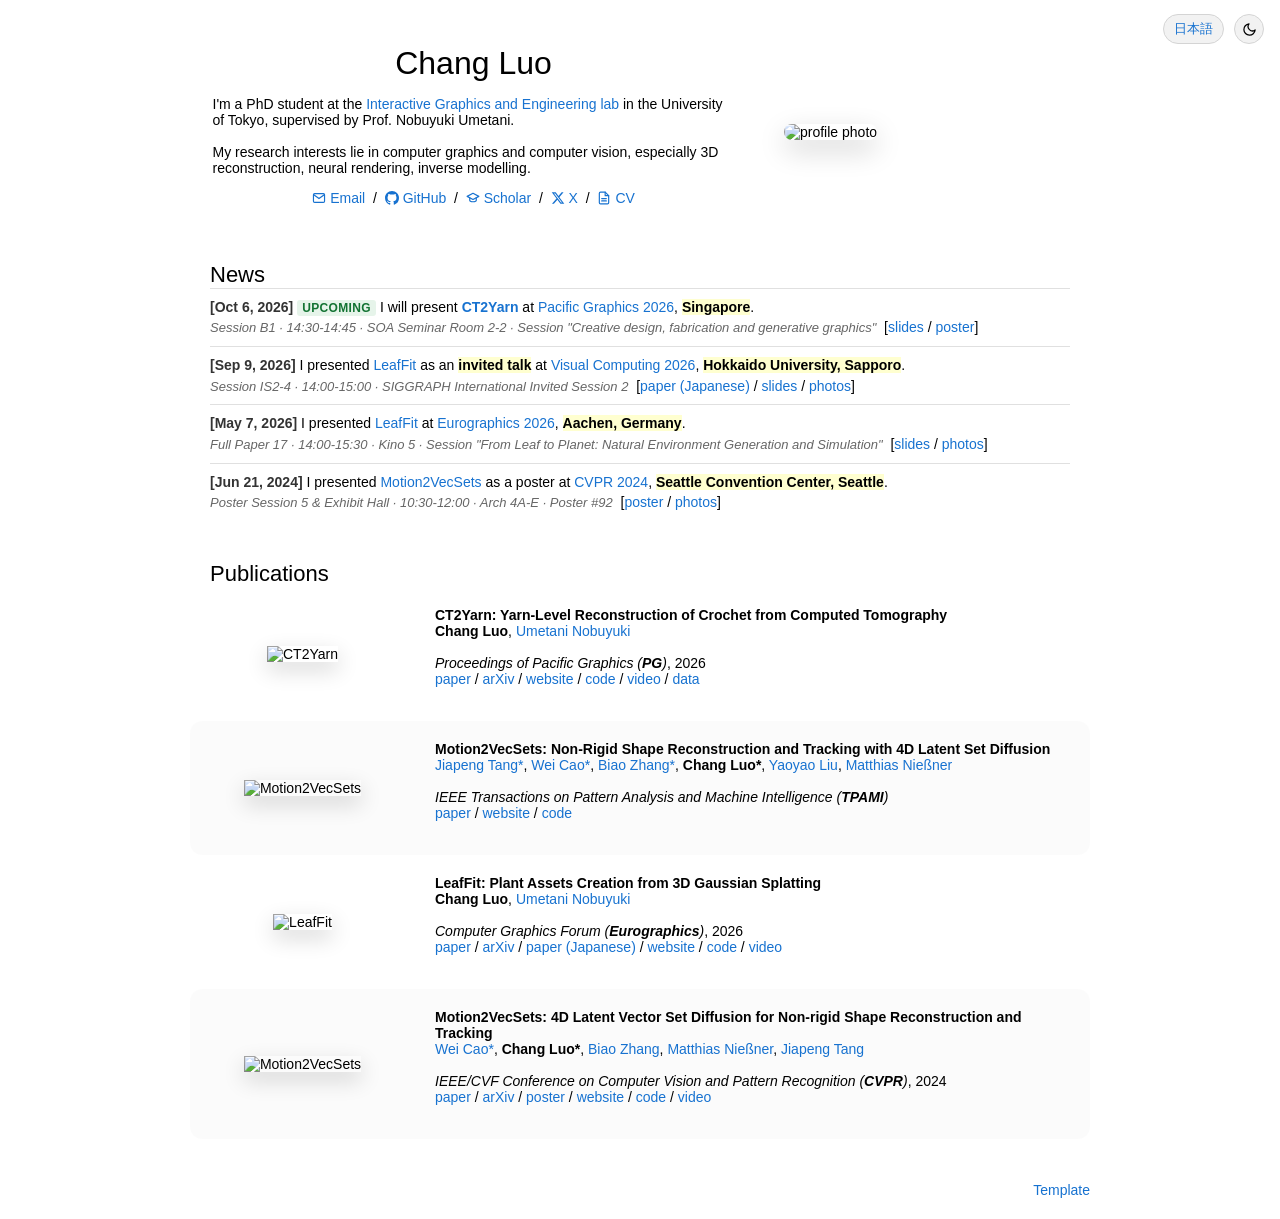
==== index.html @ fb90d63b "News: hover previews for slide and poster links; keep them off the publication card" ====
<!DOCTYPE HTML>
<html lang="en"><head><meta http-equiv="Content-Type" content="text/html; charset=UTF-8">

<title>Chang Luo's Homepage</title>

<meta name="author" content="Chang Luo">
<meta name="viewport" content="width=device-width, initial-scale=1">
<link rel="stylesheet" type="text/css" href="stylesheet.css?v=20260927h">
<script src="lang.js?v=20260927"></script>
<script src="theme.js"></script>
<script src="gallery.js?v=20260927hb"></script>
</head>

<body>

<div class="topbar">
<a class="lang-switch" href="index-ja.html" hreflang="ja" lang="ja">日本語</a>
<button class="theme-toggle" type="button" aria-label="Toggle dark mode" title="Toggle dark mode">
<svg class="icon-moon" width="15" height="15" viewBox="0 0 24 24" fill="none" stroke="currentColor" stroke-width="2" stroke-linecap="round" stroke-linejoin="round" aria-hidden="true"><path d="M21 12.79A9 9 0 1 1 11.21 3 7 7 0 0 0 21 12.79z"></path></svg>
<svg class="icon-sun" width="15" height="15" viewBox="0 0 24 24" fill="none" stroke="currentColor" stroke-width="2" stroke-linecap="round" stroke-linejoin="round" aria-hidden="true"><circle cx="12" cy="12" r="4.2"></circle><path d="M12 1.6v2.6M12 19.8v2.6M4.2 4.2l1.9 1.9M17.9 17.9l1.9 1.9M1.6 12h2.6M19.8 12h2.6M4.2 19.8l1.9-1.9M17.9 6.1l1.9-1.9"></path></svg>
</button>
</div>
<table style="width:100%;max-width:900px;border:0px;border-spacing:0px;border-collapse:separate;margin-right:auto;margin-left:auto;"><tbody>
<tr style="padding:0px">
<td style="padding:0px">
<table style="width:100%;border:0px;border-spacing:0px;border-collapse:separate;margin-right:auto;margin-left:auto;"><tbody>
<tr style="padding:0px">
<td style="padding:2.5%;width:63%;vertical-align:middle">
<p style="text-align:center">
<name>Chang Luo</name>
</p>
<p>
I'm a PhD student at the <a href="https://cgenglab.github.io">Interactive Graphics and Engineering lab</a> in the University of Tokyo, supervised by 
Prof. Nobuyuki Umetani. 
<br>
<br>
My research interests lie in computer graphics and computer vision, especially 3D reconstruction, 
neural rendering, inverse modelling.



</p>

<p style="text-align:center">
<a href="mailto:chang.luo.ut@gmail.com"><svg class="link-icon" width="14" height="14" viewBox="0 0 24 24" fill="none" stroke="currentColor" stroke-width="2" stroke-linecap="round" stroke-linejoin="round" aria-hidden="true"><rect x="2.5" y="4.5" width="19" height="15" rx="2"></rect><path d="M3 6.5l9 6.5 9-6.5"></path></svg>Email</a> &nbsp/&nbsp
<a href="https://github.com/chang9luo"><svg class="link-icon" width="14" height="14" viewBox="0 0 16 16" fill="currentColor" aria-hidden="true"><path d="M8 0C3.58 0 0 3.58 0 8c0 3.54 2.29 6.53 5.47 7.59.4.07.55-.17.55-.38 0-.19-.01-.82-.01-1.49-2.01.37-2.53-.49-2.69-.94-.09-.23-.48-.94-.82-1.13-.28-.15-.68-.52-.01-.53.63-.01 1.08.58 1.23.82.72 1.21 1.87.87 2.33.66.07-.52.28-.87.51-1.07-1.78-.2-3.64-.89-3.64-3.95 0-.87.31-1.59.82-2.15-.08-.2-.36-1.02.08-2.12 0 0 .67-.21 2.2.82.64-.18 1.32-.27 2-.27.68 0 1.36.09 2 .27 1.53-1.04 2.2-.82 2.2-.82.44 1.1.16 1.92.08 2.12.51.56.82 1.27.82 2.15 0 3.07-1.87 3.75-3.65 3.95.29.25.54.73.54 1.48 0 1.07-.01 1.93-.01 2.2 0 .21.15.46.55.38A8.012 8.012 0 0 0 16 8c0-4.42-3.58-8-8-8z"></path></svg>GitHub</a> &nbsp/&nbsp
<a href="https://scholar.google.com/citations?hl=en&user=fNSUT5gAAAAJ"><svg class="link-icon" width="14" height="14" viewBox="0 0 24 24" fill="none" stroke="currentColor" stroke-width="2" stroke-linecap="round" stroke-linejoin="round" aria-hidden="true"><path d="M12 4L2 9.2l10 5.2 10-5.2L12 4z"></path><path d="M6.4 11.6v4.1c0 1.5 2.5 2.7 5.6 2.7s5.6-1.2 5.6-2.7v-4.1"></path></svg>Scholar</a> &nbsp/&nbsp
<a href="https://x.com/chang9luo"><svg class="link-icon" width="14" height="14" viewBox="0 0 24 24" fill="currentColor" aria-hidden="true"><path d="M18.244 2.25h3.308l-7.227 8.26 8.502 11.24H16.17l-5.214-6.817L4.99 21.75H1.68l7.73-8.835L1.254 2.25H8.08l4.713 6.231zm-1.161 17.52h1.833L7.084 4.126H5.117z"></path></svg>X</a> &nbsp/&nbsp
<a href="data/CV.pdf"><svg class="link-icon" width="14" height="14" viewBox="0 0 24 24" fill="none" stroke="currentColor" stroke-width="2" stroke-linecap="round" stroke-linejoin="round" aria-hidden="true"><path d="M14 2H6a2 2 0 0 0-2 2v16a2 2 0 0 0 2 2h12a2 2 0 0 0 2-2V8z"></path><polyline points="14 2 14 8 20 8"></polyline><line x1="16" y1="13" x2="8" y2="13"></line><line x1="16" y1="17" x2="8" y2="17"></line></svg>CV</a>
</p>
</td>
<td style="padding:3%;width:40%;max-width:40%">
<p></p>
<img style="width:78%;max-width:78%" alt="profile photo" src="images/2.jpg" class="hoverZoomLink profile-photo"></a>
</td>
</tr>
</tbody>
</table>


<table style="width:100%;border:0px;border-spacing:0px;border-collapse:separate;margin-right:auto;margin-left:auto"><tbody>
<tr>
<td class="news" style="padding:20px;width:100%;vertical-align:middle;overflow:auto">
<heading>News</heading>
<br>
<div class="news-item">
<span class="news-date">[Oct 6, 2026]</span> <span class="news-upcoming">upcoming</span> I will present <a href="https://pacificgraphics2026.github.io/full-program.html#oral-paper1149"><b>CT2Yarn</b></a> at <a href="https://pacificgraphics2026.github.io/">Pacific Graphics 2026</a>, <span class="highlight"><b>Singapore</b></span>.<br>
<span class="news-meta">Session B1 &middot; 14:30-14:45 &middot; SOA Seminar Room 2-2 &middot; Session "Creative design, fabrication and generative graphics"</span> &nbsp;[<a href="data/PG2026_CT2Yarn_slides.pdf" class="pdf-link" data-preview="previews/PG2026_CT2Yarn_slides.png" target="_blank" rel="noopener">slides</a> / <a href="data/PG2026_CT2Yarn_poster.pdf" class="pdf-link" data-preview="previews/PG2026_CT2Yarn_poster.png" target="_blank" rel="noopener">poster</a>]
</div>
<div class="news-item">
<span class="news-date">[Sep 9, 2026]</span> I presented <a href="https://visualcomputing.jp/vc2026/program/oral/#invited_02">LeafFit</a> as an <span class="highlight"><b>invited talk</b></span> at <a href="https://visualcomputing.jp/vc2026/">Visual Computing 2026</a>, <span class="highlight"><b>Hokkaido University, Sapporo</b></span>.<br>
<span class="news-meta">Session IS2-4 &middot; 14:00-15:00 &middot; SIGGRAPH International Invited Session 2</span> &nbsp;[<a href="data/VC26_LeafFit_ja.pdf">paper (Japanese)</a> / <!-- TODO: replace "#" with the slides URL --><a href="data/EG_2026_Presentation_VC2026_jp.pdf" class="pdf-link" data-preview="previews/VC2026_LeafFit_slides.png" target="_blank" rel="noopener">slides</a> / <a href="#" class="photo-link" data-photos="photos/VC2026_2026-09-09_1.jpg,photos/VC2026_2026-09-09_2.jpg">photos</a>]
</div>
<div class="news-item">
<span class="news-date">[May 7, 2026]</span> I presented <a href="https://eg2026.github.io/program/?type=Full+Paper#full-program-item-full-paper-thursday-1400-1530-full-paper-17">LeafFit</a> at <a href="https://eg2026.github.io/">Eurographics 2026</a>, <span class="highlight"><b>Aachen, Germany</b></span>.<br>
<span class="news-meta">Full Paper 17 &middot; 14:00-15:30 &middot; Kino 5 &middot; Session "From Leaf to Planet: Natural Environment Generation and Simulation"</span> &nbsp;[<a href="data/EG_2026_LeafFit_slides.pdf" class="pdf-link" data-preview="previews/EG2026_LeafFit_slides.png" target="_blank" rel="noopener">slides</a> / <a href="#" class="photo-link" data-photos="photos/EG2026_2026-05-07_1.jpg">photos</a>]
</div>
<div class="news-item">
<span class="news-date">[Jun 21, 2024]</span> I presented <a href="https://cvpr.thecvf.com/virtual/2024/poster/30837">Motion2VecSets</a> as a poster at <a href="https://cvpr.thecvf.com/virtual/2024/session/32087#:~:text=Motion2VecSets%3A%204D%20Latent%20Vector%20Set%20Diffusion">CVPR 2024</a>, <span class="highlight"><b>Seattle Convention Center, Seattle</b></span>.<br>
<span class="news-meta">Poster Session 5 &amp; Exhibit Hall &middot; 10:30-12:00 &middot; Arch 4A-E &middot; Poster #92</span> &nbsp;[<a href="https://cvpr.thecvf.com/media/PosterPDFs/CVPR%202024/30837.png?t=1717016010.791232" class="pdf-link" data-preview="previews/CVPR2024_M2V_poster.png" target="_blank" rel="noopener">poster</a> / <a href="#" class="photo-link" data-photos="photos/CVPR2024_2024-06-21_1.jpg">photos</a>]
</div>
</td>
</tr>
</tbody></table>



<table style="width:100%;border:0px;border-spacing:0px;border-collapse:separate;margin-right:auto;margin-left:auto;"><tbody>
<tr>
<td style="padding:20px 20px 0px 20px;width:100%;vertical-align:middle">
<heading>Publications </heading>
</td>
</tr>
</tbody></table><table style="width:100%;border:0px;border-spacing:0px;border-collapse:separate;margin-right:auto;margin-left:auto;"><tbody>

<!-- PUBLICATIONS:START (generated from publications.toml by scripts/build_publications.py; do not edit by hand) -->
<tr>
<td style="padding:20px;width:25%;vertical-align:middle;text-align:center;">
<img src="images/ct2yarn.gif" width="190" alt="CT2Yarn" class="paper-thumb">
</td>
<td style="padding:20px;width:75%;vertical-align:middle">
<papertitle>CT2Yarn: Yarn-Level Reconstruction of Crochet from Computed Tomography</papertitle>
<br>
<strong>Chang Luo</strong>, <a href="https://cgenglab.github.io/en/authors/admin/">Umetani Nobuyuki</a> <br>
<br>
<em>Proceedings of Pacific Graphics (<b>PG</b>)</em>, 2026 &nbsp;
<br>
<a href="data/CT2Yarn.pdf">paper</a> /
<a href="https://arxiv.org/abs/2609.06950">arXiv</a> /
<a href="./CT2Yarn/">website</a> /
<a href="https://github.com/chang9luo/ct2yarn">code</a> /
<a href="https://www.youtube.com/watch?v=CWyazq2m4Yo">video</a> /
<a href="https://doi.org/10.5281/zenodo.22822228">data</a>
<p></p>
</td>
</tr>

<tr>
<td style="padding:20px;width:25%;vertical-align:middle;text-align:center;">
<img src="images/tpami.png" width="190" alt="Motion2VecSets" class="paper-thumb">
</td>
<td style="padding:20px;width:75%;vertical-align:middle">
<papertitle>Motion2VecSets: Non-Rigid Shape Reconstruction and Tracking with 4D Latent Set Diffusion</papertitle>
<br>
<a href="https://tangjiapeng.github.io">Jiapeng Tang*</a>, <a href="https://vveicao.github.io/">Wei Cao*</a>, <a href="https://1zb.github.io/">Biao Zhang*</a>, <strong>Chang Luo*</strong>, <a href="https://yaoyaoliu.csl.illinois.edu/">Yaoyao Liu</a>, <a href="http://niessnerlab.org/members/matthias_niessner/profile.html">Matthias Nießner</a> <br>
<br>
<em>IEEE Transactions on Pattern Analysis and Machine Intelligence (<b>TPAMI</b>)</em> &nbsp;
<br>
<a href="data/Motion2VecSets_TPAMI.pdf">paper</a> /
<a href="https://vveicao.github.io/projects/Motion2VecSets/">website</a> /
<a href="https://github.com/VVeiCao/Motion2VecSets">code</a>
<p></p>
</td>
</tr>

<tr>
<td style="padding:20px;width:25%;vertical-align:middle;text-align:center;">
<img src="images/leaffit.gif" width="190" alt="LeafFit" class="paper-thumb">
</td>
<td style="padding:20px;width:75%;vertical-align:middle">
<papertitle>LeafFit: Plant Assets Creation from 3D Gaussian Splatting</papertitle>
<br>
<strong>Chang Luo</strong>, <a href="https://cgenglab.github.io/en/authors/admin/">Umetani Nobuyuki</a> <br>
<br>
<em>Computer Graphics Forum (<b>Eurographics</b>)</em>, 2026 &nbsp;
<br>
<a href="data/LeafFit.pdf">paper</a> /
<a href="https://arxiv.org/abs/2602.11577">arXiv</a> /
<a href="data/VC26_LeafFit_ja.pdf">paper (Japanese)</a> /
<a href="./LeafFit/">website</a> /
<a href="https://github.com/chang9luo/leaf_fit">code</a> /
<a href="https://www.youtube.com/watch?v=7l-g5TWmFyU">video</a>
<p></p>
</td>
</tr>

<tr>
<td style="padding:20px;width:25%;vertical-align:middle;text-align:center;">
<img src="images/motion2vecset.gif" width="185" alt="Motion2VecSets" class="paper-thumb">
</td>
<td style="padding:20px;width:75%;vertical-align:middle">
<papertitle>Motion2VecSets: 4D Latent Vector Set Diffusion for Non-rigid Shape Reconstruction and Tracking</papertitle>
<br>
<a href="https://vveicao.github.io/">Wei Cao*</a>, <strong>Chang Luo*</strong>, <a href="https://1zb.github.io/">Biao Zhang</a>, <a href="http://niessnerlab.org/members/matthias_niessner/profile.html">Matthias Nießner</a>, <a href="https://tangjiapeng.github.io">Jiapeng Tang</a> <br>
<br>
<em>IEEE/CVF Conference on Computer Vision and Pattern Recognition (<b>CVPR</b>)</em>, 2024 &nbsp;
<br>
<a href="data/Motion2VecSets_CVPR.pdf">paper</a> /
<a href="https://arxiv.org/abs/2401.06614">arXiv</a> /
<a href="data/M2V_cvpr_poster.pdf">poster</a> /
<a href="https://vveicao.github.io/projects/Motion2VecSets/">website</a> /
<a href="https://github.com/VVeiCao/Motion2VecSets">code</a> /
<a href="https://www.youtube.com/watch?v=VXI3y2o0SqY">video</a>
<p></p>
</td>
</tr>
<!-- PUBLICATIONS:END -->
</tbody></table>

<table style="width:100%;border:0px;border-spacing:0px;border-collapse:separate;margin-right:auto;margin-left:auto"><tbody>
<div id="footer">
<div id="footer-text"></div>
</div>
<p>
<!-- <div id="clustrmaps-widget" style="width:13%">
<script type="text/javascript" id="clstr_globe" src="//clustrmaps.com/globe.js?d=1lhH4vIMCuw8-2SAtuOFuzYJpBPbCwg3EicoPR8PrOk"></script>
</div>  -->
</tbody></table>           

<table style="width:100%;border:0px;border-spacing:0px;border-collapse:separate;margin-right:auto;margin-left:auto;"><tbody>
<tr>
<td style="padding:0px">
<br>
<p style="text-align:right;font-size:small;">
<a href="https://github.com/jonbarron/jonbarron_website">Template</a>
</p>
</td>
</tr>
</tbody></table>
</td>
</tr>
</table>
</body>

</html>
---- stylesheet.css ----
/* latin-ext */
@font-face {
  font-family: 'Lato';
  font-style: italic;
  font-weight: 400;
  src: local('Lato Italic'), local('Lato-Italic'), url(https://fonts.gstatic.com/s/lato/v15/S6u8w4BMUTPHjxsAUi-qNiXg7eU0.woff2) format('woff2');
  unicode-range: U+0100-024F, U+0259, U+1E00-1EFF, U+2020, U+20A0-20AB, U+20AD-20CF, U+2113, U+2C60-2C7F, U+A720-A7FF;
}
/* latin */
@font-face {
  font-family: 'Lato';
  font-style: italic;
  font-weight: 400;
  src: local('Lato Italic'), local('Lato-Italic'), url(https://fonts.gstatic.com/s/lato/v15/S6u8w4BMUTPHjxsAXC-qNiXg7Q.woff2) format('woff2');
  unicode-range: U+0000-00FF, U+0131, U+0152-0153, U+02BB-02BC, U+02C6, U+02DA, U+02DC, U+2000-206F, U+2074, U+20AC, U+2122, U+2191, U+2193, U+2212, U+2215, U+FEFF, U+FFFD;
}
/* latin-ext */
@font-face {
  font-family: 'Lato';
  font-style: italic;
  font-weight: 700;
  src: local('Lato Bold Italic'), local('Lato-BoldItalic'), url(https://fonts.gstatic.com/s/lato/v15/S6u_w4BMUTPHjxsI5wq_FQftx9897sxZ.woff2) format('woff2');
  unicode-range: U+0100-024F, U+0259, U+1E00-1EFF, U+2020, U+20A0-20AB, U+20AD-20CF, U+2113, U+2C60-2C7F, U+A720-A7FF;
}
/* latin */
@font-face {
  font-family: 'Lato';
  font-style: italic;
  font-weight: 700;
  src: local('Lato Bold Italic'), local('Lato-BoldItalic'), url(https://fonts.gstatic.com/s/lato/v15/S6u_w4BMUTPHjxsI5wq_Gwftx9897g.woff2) format('woff2');
  unicode-range: U+0000-00FF, U+0131, U+0152-0153, U+02BB-02BC, U+02C6, U+02DA, U+02DC, U+2000-206F, U+2074, U+20AC, U+2122, U+2191, U+2193, U+2212, U+2215, U+FEFF, U+FFFD;
}
/* latin-ext */
@font-face {
  font-family: 'Lato';
  font-style: normal;
  font-weight: 400;
  src: local('Lato Regular'), local('Lato-Regular'), url(https://fonts.gstatic.com/s/lato/v15/S6uyw4BMUTPHjxAwXiWtFCfQ7A.woff2) format('woff2');
  unicode-range: U+0100-024F, U+0259, U+1E00-1EFF, U+2020, U+20A0-20AB, U+20AD-20CF, U+2113, U+2C60-2C7F, U+A720-A7FF;
}
/* latin */
@font-face {
  font-family: 'Lato';
  font-style: normal;
  font-weight: 400;
  src: local('Lato Regular'), local('Lato-Regular'), url(https://fonts.gstatic.com/s/lato/v15/S6uyw4BMUTPHjx4wXiWtFCc.woff2) format('woff2');
  unicode-range: U+0000-00FF, U+0131, U+0152-0153, U+02BB-02BC, U+02C6, U+02DA, U+02DC, U+2000-206F, U+2074, U+20AC, U+2122, U+2191, U+2193, U+2212, U+2215, U+FEFF, U+FFFD;
}
/* latin-ext */
@font-face {
  font-family: 'Lato';
  font-style: normal;
  font-weight: 700;
  src: local('Lato Bold'), local('Lato-Bold'), url(https://fonts.gstatic.com/s/lato/v15/S6u9w4BMUTPHh6UVSwaPGQ3q5d0N7w.woff2) format('woff2');
  unicode-range: U+0100-024F, U+0259, U+1E00-1EFF, U+2020, U+20A0-20AB, U+20AD-20CF, U+2113, U+2C60-2C7F, U+A720-A7FF;
}
/* latin */
@font-face {
  font-family: 'Lato';
  font-style: normal;
  font-weight: 700;
  src: local('Lato Bold'), local('Lato-Bold'), url(https://fonts.gstatic.com/s/lato/v15/S6u9w4BMUTPHh6UVSwiPGQ3q5d0.woff2) format('woff2');
  unicode-range: U+0000-00FF, U+0131, U+0152-0153, U+02BB-02BC, U+02C6, U+02DA, U+02DC, U+2000-206F, U+2074, U+20AC, U+2122, U+2191, U+2193, U+2212, U+2215, U+FEFF, U+FFFD;
}

a {
  color: #1772d0;
  text-decoration: none;
}

a:focus,
a:hover {
  color: #f09228;
  text-decoration: none;
}

body,
td,
th,
tr,
p,
a {
  font-family: 'Lato', Verdana, Helvetica, sans-serif;
  font-size: 14px
}

strong {
  font-family: 'Lato', Verdana, Helvetica, sans-serif;
  font-size: 14px;
}

heading {
  font-family: 'Lato', Verdana, Helvetica, sans-serif;
  font-size: 22px;
}

papertitle {
  font-family: 'Lato', Verdana, Helvetica, sans-serif;
  font-size: 14px;
  font-weight: 700
}

name {
  font-family: 'Lato', Verdana, Helvetica, sans-serif;
  font-size: 32px;
}

.one {
  width: 160px;
  height: 160px;
  position: relative;
}

.two {
  width: 160px;
  height: 160px;
  position: absolute;
  transition: opacity .2s ease-in-out;
  -moz-transition: opacity .2s ease-in-out;
  -webkit-transition: opacity .2s ease-in-out;
}

.fade {
  transition: opacity .2s ease-in-out;
  -moz-transition: opacity .2s ease-in-out;
  -webkit-transition: opacity .2s ease-in-out;
}

span.highlight {
  background-color: #ffffd0;
}

.profile-photo {
  border-radius: 14px;
  box-shadow: 0 10px 28px rgba(0, 0, 0, 0.18);
}

.paper-thumb {
  box-shadow: 0 8px 22px rgba(0, 0, 0, 0.16);
}

/* News section */
.news-item {
  line-height: 1.45;
  margin-top: 9px;
}

.news-date {
  font-weight: 700;
  color: #333;
}

.news-meta {
  font-style: italic;
  color: #666;
  font-size: 13px;
}

.news-upcoming {
  background-color: #e6f4ea;
  color: #137333;
  border-radius: 3px;
  padding: 1px 5px;
  font-size: 12px;
  font-weight: 700;
  text-transform: uppercase;
  letter-spacing: 0.03em;
}

.news-placeholder {
  color: #000;
}

/* ---- Theme (light / dark) ---- */
:root {
  --bg: #ffffff;
  --fg: #000000;
  --link: #1772d0;
  --link-hover: #f09228;
  --muted: #666666;
  --date: #333333;
  --hl-bg: #ffffd0;
  --hl-fg: inherit;
  --pill-bg: #e6f4ea;
  --pill-fg: #137333;
  --thumb-shadow: 0 8px 22px rgba(0, 0, 0, 0.16);
  --photo-shadow: 0 10px 28px rgba(0, 0, 0, 0.18);
  --btn-bg: #f2f2f2;
  --btn-border: #d4d4d4;
}

[data-theme="dark"] {
  --bg: #15181d;
  --fg: #e4e6ea;
  --link: #6ab0f3;
  --link-hover: #f09228;
  --muted: #99a2ad;
  --date: #e4e6ea;
  --hl-bg: #4b4000;
  --hl-fg: #ffe08a;
  --pill-bg: #16351f;
  --pill-fg: #7fe3a0;
  --thumb-shadow: 0 0 0 1px rgba(255, 255, 255, 0.30), 0 0 24px 4px rgba(255, 255, 255, 0.30);
  --photo-shadow: 0 0 0 1px rgba(255, 255, 255, 0.32), 0 0 30px 6px rgba(255, 255, 255, 0.34);
  --btn-bg: #23272e;
  --btn-border: #363b44;
}

body {
  background-color: var(--bg);
  transition: background-color .2s ease, color .2s ease;
}

body,
td,
th,
tr,
p {
  color: var(--fg);
}

a {
  color: var(--link);
}

a:focus,
a:hover {
  color: var(--link-hover);
}

span.highlight {
  background-color: var(--hl-bg);
  color: var(--hl-fg);
}

.news-date {
  color: var(--date);
}

.news-meta {
  color: var(--muted);
}

.news-placeholder {
  color: var(--fg);
}

.news-upcoming {
  background-color: var(--pill-bg);
  color: var(--pill-fg);
}

.paper-thumb {
  box-shadow: var(--thumb-shadow);
}

.profile-photo {
  box-shadow: var(--photo-shadow);
}

/* ---- Top bar: language switch + theme toggle ---- */
.topbar {
  position: fixed;
  top: 14px;
  right: 16px;
  z-index: 20;
  display: flex;
  align-items: center;
  gap: 10px;
}

.lang-switch {
  font-size: 13px;
  padding: 5px 10px;
  border: 1px solid var(--btn-border);
  border-radius: 15px;
  background-color: var(--btn-bg);
}

.theme-toggle {
  width: 30px;
  height: 30px;
  padding: 0;
  border: 1px solid var(--btn-border);
  border-radius: 50%;
  background-color: var(--btn-bg);
  color: var(--fg);
  cursor: pointer;
  display: inline-flex;
  align-items: center;
  justify-content: center;
}

.theme-toggle:hover {
  color: var(--link-hover);
}

.theme-toggle svg {
  width: 15px;
  height: 15px;
  display: block;
}

.theme-toggle .icon-sun {
  display: none;
}

[data-theme="dark"] .theme-toggle .icon-sun {
  display: block;
}

[data-theme="dark"] .theme-toggle .icon-moon {
  display: none;
}

/* Japanese text fallbacks */
body,
td,
th,
tr,
p,
a {
  font-family: 'Lato', Verdana, Helvetica, "Hiragino Sans", "Hiragino Kaku Gothic ProN", "Noto Sans JP", "Yu Gothic", Meiryo, sans-serif;
}

.link-icon {
  width: 14px;
  height: 14px;
  vertical-align: -2px;
  margin-right: 4px;
}

name ruby rt {
  font-size: 0.32em;
  font-weight: 400;
  letter-spacing: 0.04em;
  color: #666;
}

[data-theme="dark"] name ruby rt {
  color: #9aa1ab;
}

/* ---- Photo links in News: hover preview strip + click-to-open gallery ---- */
.photo-preview {
  position: absolute;
  z-index: 30;
  display: none;
  gap: 6px;
  padding: 6px;
  border-radius: 10px;
  background: var(--btn-bg, #fff);
  border: 1px solid var(--btn-border, #ddd);
  box-shadow: 0 10px 28px rgba(0, 0, 0, 0.22);
}

.photo-preview img {
  height: 120px;
  width: 160px;          /* fixed box: the strip's size is known before the images load */
  object-fit: cover;
  border-radius: 6px;
  cursor: zoom-in;
  display: block;
  background: rgba(127, 127, 127, 0.15);
}

.photo-preview.doc img {
  width: auto;           /* a document page: keep its own aspect, no cropping */
  height: 190px;
  object-fit: contain;
  cursor: pointer;
}

.photo-lightbox {
  position: fixed;
  inset: 0;
  z-index: 40;
  display: none;
  align-items: center;
  justify-content: center;
  background: rgba(0, 0, 0, 0.86);
}

.photo-lightbox figure {
  margin: 0;
  max-width: 92vw;
  max-height: 92vh;
  text-align: center;
}

.photo-lightbox img {
  max-width: 92vw;
  max-height: 86vh;
  border-radius: 8px;
  box-shadow: 0 16px 48px rgba(0, 0, 0, 0.6);
}

.photo-lightbox figcaption {
  color: #ddd;
  font-size: 13px;
  margin-top: 8px;
}

.photo-lightbox button {
  position: absolute;
  background: none;
  border: none;
  color: #fff;
  font-size: 34px;
  cursor: pointer;
  padding: 10px 16px;
  opacity: 0.85;
}

.photo-lightbox button:hover { opacity: 1; }
.photo-lightbox .lb-close { top: 10px; right: 16px; font-size: 40px; }
.photo-lightbox .lb-prev { left: 6px; top: 50%; transform: translateY(-50%); }
.photo-lightbox .lb-next { right: 6px; top: 50%; transform: translateY(-50%); }

/* ---- Narrow screens (phones): stack the two-column layouts ---- */
@media (max-width: 640px) {
  html, body { overflow-x: hidden; }
  body { padding: 0 4px; }
  img { max-width: 100%; height: auto; }

  /* every two-column table row becomes a vertical stack */
  table, tbody, tr, td { display: block; width: 100% !important; max-width: 100% !important; box-sizing: border-box; }
  td { padding: 8px 10px !important; }

  /* header: bio first, photo below, centred and smaller */
  td[style*="width:40%"] { text-align: center; padding-top: 0 !important; }
  .profile-photo { width: 58% !important; max-width: 58% !important; }

  /* publication cards: centred thumbnail above the text, tighter spacing */
  td[style*="width:25%"] { padding: 18px 10px 4px !important; }
  td[style*="width:25%"] img.paper-thumb { width: 62%; max-width: 240px; }
  td[style*="width:75%"] { padding: 4px 10px 14px !important; }
  td[style*="width:75%"] p:last-child { margin: 0; }

  papertitle { font-size: 15px; }
  .news-meta { font-size: 12px; }
  heading { font-size: 22px; }
  .topbar { top: 8px; right: 8px; }

  /* stacked cards: the tint (set below for all widths) wraps top and bottom */
  tr:has(> td[style*="width:25%"]) { margin: 10px 0; padding: 4px 0 6px; }
  tr:has(> td[style*="width:25%"]) > td:first-child { border-radius: 12px 12px 0 0 !important; }
  tr:has(> td[style*="width:25%"]) > td:last-child { border-radius: 0 0 12px 12px !important; }
}

/* ---- All widths: every second publication card gets a barely-there tint,
   news items are separated by a hairline ---- */
tr:has(> td[style*="width:25%"]):nth-child(even) > td { background: var(--card-alt, rgba(0, 0, 0, 0.015)); }
tr:has(> td[style*="width:25%"]) > td:first-child { border-radius: 12px 0 0 12px; }
tr:has(> td[style*="width:25%"]) > td:last-child { border-radius: 0 12px 12px 0; }

.news-item { padding: 8px 0; margin-top: 0; border-top: 1px solid var(--divider, rgba(0, 0, 0, 0.12)); }
.news-item:first-child { border-top: none; padding-top: 0; }

:root {
  --card-alt: rgba(0, 0, 0, 0.015);
  --divider: rgba(0, 0, 0, 0.12);
}
:root[data-theme="dark"] {
  --card-alt: rgba(255, 255, 255, 0.035);
  --divider: rgba(255, 255, 255, 0.14);
}
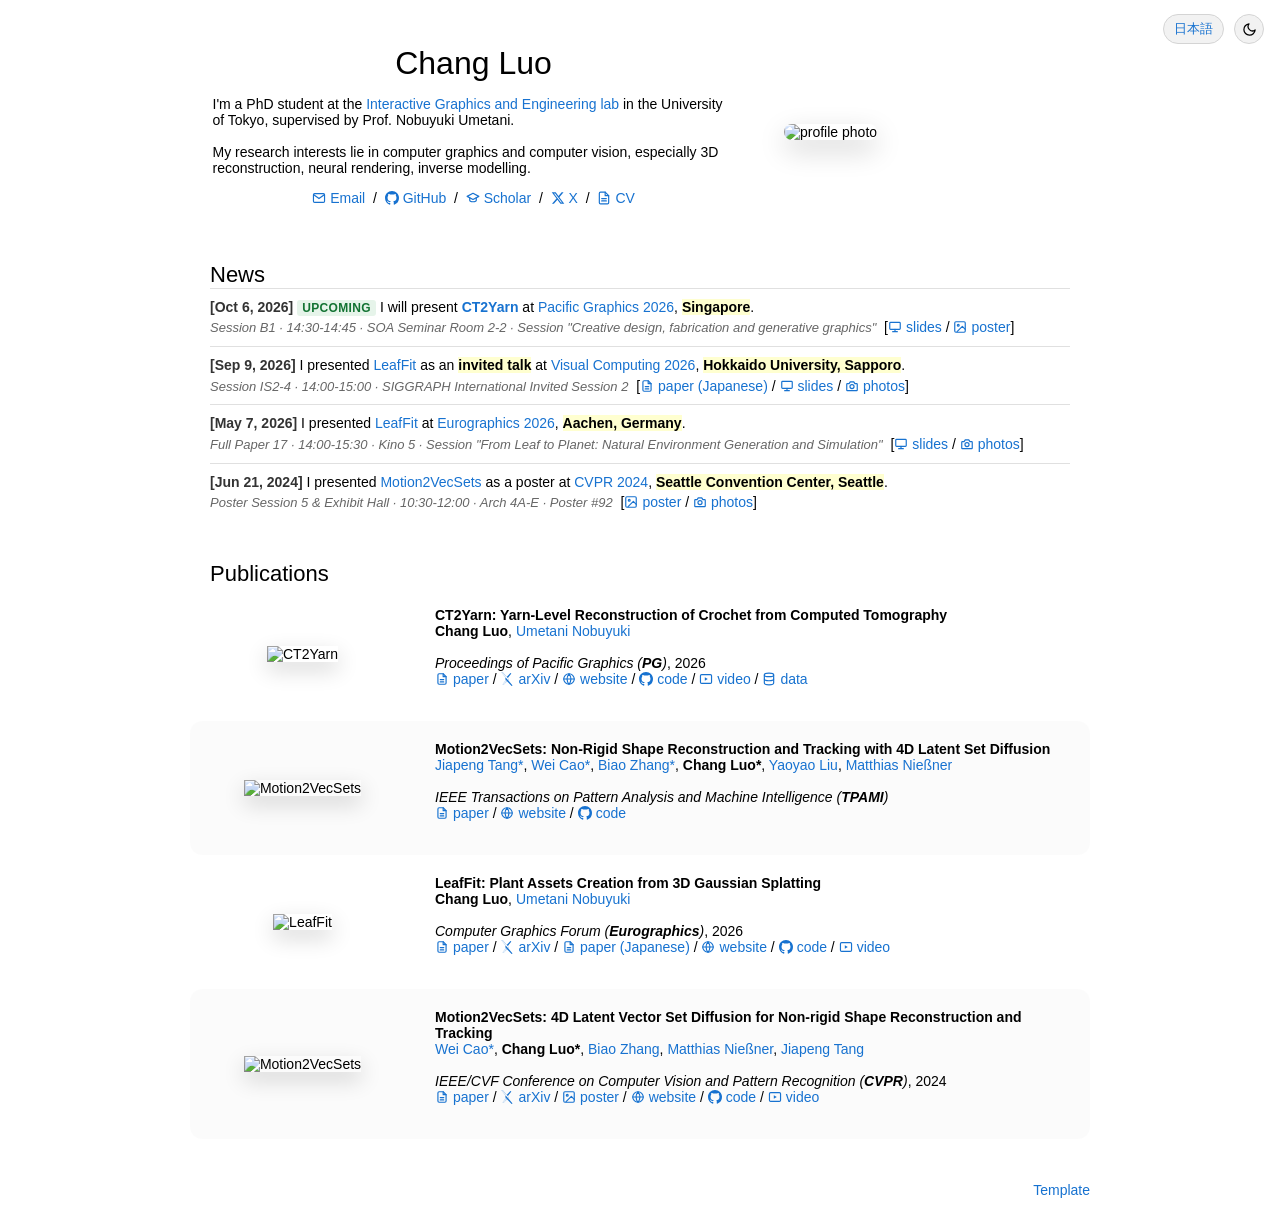
==== commit 9b124f36: "Icons on the publication and news links" ====
--- a/index.html
+++ b/index.html
@@ -65,19 +65,19 @@
 <br>
 <div class="news-item">
 <span class="news-date">[Oct 6, 2026]</span> <span class="news-upcoming">upcoming</span> I will present <a href="https://pacificgraphics2026.github.io/full-program.html#oral-paper1149"><b>CT2Yarn</b></a> at <a href="https://pacificgraphics2026.github.io/">Pacific Graphics 2026</a>, <span class="highlight"><b>Singapore</b></span>.<br>
-<span class="news-meta">Session B1 &middot; 14:30-14:45 &middot; SOA Seminar Room 2-2 &middot; Session "Creative design, fabrication and generative graphics"</span> &nbsp;[<a href="data/PG2026_CT2Yarn_slides.pdf" class="pdf-link" data-preview="previews/PG2026_CT2Yarn_slides.png" target="_blank" rel="noopener">slides</a> / <a href="data/PG2026_CT2Yarn_poster.pdf" class="pdf-link" data-preview="previews/PG2026_CT2Yarn_poster.png" target="_blank" rel="noopener">poster</a>]
+<span class="news-meta">Session B1 &middot; 14:30-14:45 &middot; SOA Seminar Room 2-2 &middot; Session "Creative design, fabrication and generative graphics"</span> &nbsp;[<a href="data/PG2026_CT2Yarn_slides.pdf" class="pdf-link" data-preview="previews/PG2026_CT2Yarn_slides.png" target="_blank" rel="noopener"><svg class="link-icon" width="14" height="14" viewBox="0 0 24 24" fill="none" stroke="currentColor" stroke-width="2" stroke-linecap="round" stroke-linejoin="round" aria-hidden="true"><rect x="3" y="4" width="18" height="12" rx="1.5"/><path d="M12 16v4M8 20h8"/></svg>slides</a> / <a href="data/PG2026_CT2Yarn_poster.pdf" class="pdf-link" data-preview="previews/PG2026_CT2Yarn_poster.png" target="_blank" rel="noopener"><svg class="link-icon" width="14" height="14" viewBox="0 0 24 24" fill="none" stroke="currentColor" stroke-width="2" stroke-linecap="round" stroke-linejoin="round" aria-hidden="true"><rect x="3" y="3" width="18" height="18" rx="2"/><circle cx="9" cy="9" r="1.6"/><path d="M21 16l-5-5-9 9"/></svg>poster</a>]
 </div>
 <div class="news-item">
 <span class="news-date">[Sep 9, 2026]</span> I presented <a href="https://visualcomputing.jp/vc2026/program/oral/#invited_02">LeafFit</a> as an <span class="highlight"><b>invited talk</b></span> at <a href="https://visualcomputing.jp/vc2026/">Visual Computing 2026</a>, <span class="highlight"><b>Hokkaido University, Sapporo</b></span>.<br>
-<span class="news-meta">Session IS2-4 &middot; 14:00-15:00 &middot; SIGGRAPH International Invited Session 2</span> &nbsp;[<a href="data/VC26_LeafFit_ja.pdf">paper (Japanese)</a> / <!-- TODO: replace "#" with the slides URL --><a href="data/EG_2026_Presentation_VC2026_jp.pdf" class="pdf-link" data-preview="previews/VC2026_LeafFit_slides.png" target="_blank" rel="noopener">slides</a> / <a href="#" class="photo-link" data-photos="photos/VC2026_2026-09-09_1.jpg,photos/VC2026_2026-09-09_2.jpg">photos</a>]
+<span class="news-meta">Session IS2-4 &middot; 14:00-15:00 &middot; SIGGRAPH International Invited Session 2</span> &nbsp;[<a href="data/VC26_LeafFit_ja.pdf" class="pdf-link" data-preview="previews/VC2026_LeafFit_paper_ja.png" target="_blank" rel="noopener"><svg class="link-icon" width="14" height="14" viewBox="0 0 24 24" fill="none" stroke="currentColor" stroke-width="2" stroke-linecap="round" stroke-linejoin="round" aria-hidden="true"><path d="M14 3H7a2 2 0 0 0-2 2v14a2 2 0 0 0 2 2h10a2 2 0 0 0 2-2V8z"/><path d="M14 3v5h5"/><path d="M9 13h6M9 17h6"/></svg>paper (Japanese)</a> / <!-- TODO: replace "#" with the slides URL --><a href="data/EG_2026_Presentation_VC2026_jp.pdf" class="pdf-link" data-preview="previews/VC2026_LeafFit_slides.png" target="_blank" rel="noopener"><svg class="link-icon" width="14" height="14" viewBox="0 0 24 24" fill="none" stroke="currentColor" stroke-width="2" stroke-linecap="round" stroke-linejoin="round" aria-hidden="true"><rect x="3" y="4" width="18" height="12" rx="1.5"/><path d="M12 16v4M8 20h8"/></svg>slides</a> / <a href="#" class="photo-link" data-photos="photos/VC2026_2026-09-09_1.jpg,photos/VC2026_2026-09-09_2.jpg"><svg class="link-icon" width="14" height="14" viewBox="0 0 24 24" fill="none" stroke="currentColor" stroke-width="2" stroke-linecap="round" stroke-linejoin="round" aria-hidden="true"><path d="M4 8h3l2-3h6l2 3h3a1 1 0 0 1 1 1v10a1 1 0 0 1-1 1H4a1 1 0 0 1-1-1V9a1 1 0 0 1 1-1z"/><circle cx="12" cy="13" r="3.5"/></svg>photos</a>]
 </div>
 <div class="news-item">
 <span class="news-date">[May 7, 2026]</span> I presented <a href="https://eg2026.github.io/program/?type=Full+Paper#full-program-item-full-paper-thursday-1400-1530-full-paper-17">LeafFit</a> at <a href="https://eg2026.github.io/">Eurographics 2026</a>, <span class="highlight"><b>Aachen, Germany</b></span>.<br>
-<span class="news-meta">Full Paper 17 &middot; 14:00-15:30 &middot; Kino 5 &middot; Session "From Leaf to Planet: Natural Environment Generation and Simulation"</span> &nbsp;[<a href="data/EG_2026_LeafFit_slides.pdf" class="pdf-link" data-preview="previews/EG2026_LeafFit_slides.png" target="_blank" rel="noopener">slides</a> / <a href="#" class="photo-link" data-photos="photos/EG2026_2026-05-07_1.jpg">photos</a>]
+<span class="news-meta">Full Paper 17 &middot; 14:00-15:30 &middot; Kino 5 &middot; Session "From Leaf to Planet: Natural Environment Generation and Simulation"</span> &nbsp;[<a href="data/EG_2026_LeafFit_slides.pdf" class="pdf-link" data-preview="previews/EG2026_LeafFit_slides.png" target="_blank" rel="noopener"><svg class="link-icon" width="14" height="14" viewBox="0 0 24 24" fill="none" stroke="currentColor" stroke-width="2" stroke-linecap="round" stroke-linejoin="round" aria-hidden="true"><rect x="3" y="4" width="18" height="12" rx="1.5"/><path d="M12 16v4M8 20h8"/></svg>slides</a> / <a href="#" class="photo-link" data-photos="photos/EG2026_2026-05-07_1.jpg"><svg class="link-icon" width="14" height="14" viewBox="0 0 24 24" fill="none" stroke="currentColor" stroke-width="2" stroke-linecap="round" stroke-linejoin="round" aria-hidden="true"><path d="M4 8h3l2-3h6l2 3h3a1 1 0 0 1 1 1v10a1 1 0 0 1-1 1H4a1 1 0 0 1-1-1V9a1 1 0 0 1 1-1z"/><circle cx="12" cy="13" r="3.5"/></svg>photos</a>]
 </div>
 <div class="news-item">
 <span class="news-date">[Jun 21, 2024]</span> I presented <a href="https://cvpr.thecvf.com/virtual/2024/poster/30837">Motion2VecSets</a> as a poster at <a href="https://cvpr.thecvf.com/virtual/2024/session/32087#:~:text=Motion2VecSets%3A%204D%20Latent%20Vector%20Set%20Diffusion">CVPR 2024</a>, <span class="highlight"><b>Seattle Convention Center, Seattle</b></span>.<br>
-<span class="news-meta">Poster Session 5 &amp; Exhibit Hall &middot; 10:30-12:00 &middot; Arch 4A-E &middot; Poster #92</span> &nbsp;[<a href="https://cvpr.thecvf.com/media/PosterPDFs/CVPR%202024/30837.png?t=1717016010.791232" class="pdf-link" data-preview="previews/CVPR2024_M2V_poster.png" target="_blank" rel="noopener">poster</a> / <a href="#" class="photo-link" data-photos="photos/CVPR2024_2024-06-21_1.jpg">photos</a>]
+<span class="news-meta">Poster Session 5 &amp; Exhibit Hall &middot; 10:30-12:00 &middot; Arch 4A-E &middot; Poster #92</span> &nbsp;[<a href="https://cvpr.thecvf.com/media/PosterPDFs/CVPR%202024/30837.png?t=1717016010.791232" class="pdf-link" data-preview="previews/CVPR2024_M2V_poster.png" target="_blank" rel="noopener"><svg class="link-icon" width="14" height="14" viewBox="0 0 24 24" fill="none" stroke="currentColor" stroke-width="2" stroke-linecap="round" stroke-linejoin="round" aria-hidden="true"><rect x="3" y="3" width="18" height="18" rx="2"/><circle cx="9" cy="9" r="1.6"/><path d="M21 16l-5-5-9 9"/></svg>poster</a> / <a href="#" class="photo-link" data-photos="photos/CVPR2024_2024-06-21_1.jpg"><svg class="link-icon" width="14" height="14" viewBox="0 0 24 24" fill="none" stroke="currentColor" stroke-width="2" stroke-linecap="round" stroke-linejoin="round" aria-hidden="true"><path d="M4 8h3l2-3h6l2 3h3a1 1 0 0 1 1 1v10a1 1 0 0 1-1 1H4a1 1 0 0 1-1-1V9a1 1 0 0 1 1-1z"/><circle cx="12" cy="13" r="3.5"/></svg>photos</a>]
 </div>
 </td>
 </tr>
@@ -105,12 +105,12 @@
 <br>
 <em>Proceedings of Pacific Graphics (<b>PG</b>)</em>, 2026 &nbsp;
 <br>
-<a href="data/CT2Yarn.pdf">paper</a> /
-<a href="https://arxiv.org/abs/2609.06950">arXiv</a> /
-<a href="./CT2Yarn/">website</a> /
-<a href="https://github.com/chang9luo/ct2yarn">code</a> /
-<a href="https://www.youtube.com/watch?v=CWyazq2m4Yo">video</a> /
-<a href="https://doi.org/10.5281/zenodo.22822228">data</a>
+<a href="data/CT2Yarn.pdf"><svg class="link-icon" width="14" height="14" viewBox="0 0 24 24" fill="none" stroke="currentColor" stroke-width="2" stroke-linecap="round" stroke-linejoin="round" aria-hidden="true"><path d="M14 3H7a2 2 0 0 0-2 2v14a2 2 0 0 0 2 2h10a2 2 0 0 0 2-2V8z"/><path d="M14 3v5h5"/><path d="M9 13h6M9 17h6"/></svg>paper</a> /
+<a href="https://arxiv.org/abs/2609.06950"><svg class="link-icon" width="14" height="14" viewBox="0 0 24 24" fill="currentColor" aria-hidden="true"><path d="M3.8423 0a1.0037 1.0037 0 0 0-.922.6078c-.1536.3687-.0438.6275.2938 1.1113l6.9185 8.3597-1.0223 1.1058a1.0393 1.0393 0 0 0 .003 1.4229l1.2292 1.3135-5.4391 6.4444c-.2803.299-.4538.823-.2971 1.1986a1.0253 1.0253 0 0 0 .9585.635.9133.9133 0 0 0 .6891-.3405l5.783-6.126 7.4902 8.0051a.8527.8527 0 0 0 .6835.2597.9575.9575 0 0 0 .8777-.6138c.1577-.377-.017-.7502-.306-1.1407l-7.0518-8.3418 1.0632-1.13a.9626.9626 0 0 0 .0089-1.3165L4.6336.4639s-.3733-.4535-.768-.463zm0 .272h.0166c.2179.0052.4874.2715.5644.3639l.005.006.0052.0055 10.169 10.9905a.6915.6915 0 0 1-.0072.945l-1.0666 1.133-1.4982-1.7724-8.5994-10.39c-.3286-.472-.352-.6183-.2592-.841a.7307.7307 0 0 1 .6704-.4401Zm14.341 1.5701a.877.877 0 0 0-.6554.2418l-5.6962 6.1584 1.6944 1.8319 5.3089-6.5138c.3251-.4335.479-.6603.3247-1.0292a1.1205 1.1205 0 0 0-.9763-.689zm-7.6557 12.2823 1.3186 1.4135-5.7864 6.1295a.6494.6494 0 0 1-.4959.26.7516.7516 0 0 1-.706-.4669c-.1119-.2682.0359-.6864.2442-.9083l.0051-.0055.0047-.0055z"/></svg>arXiv</a> /
+<a href="./CT2Yarn/"><svg class="link-icon" width="14" height="14" viewBox="0 0 24 24" fill="none" stroke="currentColor" stroke-width="2" stroke-linecap="round" stroke-linejoin="round" aria-hidden="true"><circle cx="12" cy="12" r="9"/><path d="M3 12h18"/><path d="M12 3a14 14 0 0 1 0 18a14 14 0 0 1 0-18"/></svg>website</a> /
+<a href="https://github.com/chang9luo/ct2yarn"><svg class="link-icon" width="14" height="14" viewBox="0 0 16 16" fill="currentColor" aria-hidden="true"><path d="M8 0C3.58 0 0 3.58 0 8c0 3.54 2.29 6.53 5.47 7.59.4.07.55-.17.55-.38 0-.19-.01-.82-.01-1.49-2.01.37-2.53-.49-2.69-.94-.09-.23-.48-.94-.82-1.13-.28-.15-.68-.52-.01-.53.63-.01 1.08.58 1.23.82.72 1.21 1.87.87 2.33.66.07-.52.28-.87.51-1.07-1.78-.2-3.64-.89-3.64-3.95 0-.87.31-1.59.82-2.15-.08-.2-.36-1.02.08-2.12 0 0 .67-.21 2.2.82.64-.18 1.32-.27 2-.27.68 0 1.36.09 2 .27 1.53-1.04 2.2-.82 2.2-.82.44 1.1.16 1.92.08 2.12.51.56.82 1.27.82 2.15 0 3.07-1.87 3.75-3.65 3.95.29.25.54.73.54 1.48 0 1.07-.01 1.93-.01 2.2 0 .21.15.46.55.38A8.013 8.013 0 0 0 16 8c0-4.42-3.58-8-8-8z"/></svg>code</a> /
+<a href="https://www.youtube.com/watch?v=CWyazq2m4Yo"><svg class="link-icon" width="14" height="14" viewBox="0 0 24 24" fill="none" stroke="currentColor" stroke-width="2" stroke-linecap="round" stroke-linejoin="round" aria-hidden="true"><rect x="2.5" y="4.5" width="19" height="15" rx="2"/><path d="M10 9l5 3-5 3z" fill="currentColor" stroke="none"/></svg>video</a> /
+<a href="https://doi.org/10.5281/zenodo.22822228"><svg class="link-icon" width="14" height="14" viewBox="0 0 24 24" fill="none" stroke="currentColor" stroke-width="2" stroke-linecap="round" stroke-linejoin="round" aria-hidden="true"><ellipse cx="12" cy="5" rx="8" ry="3"/><path d="M4 5v14c0 1.66 3.58 3 8 3s8-1.34 8-3V5"/><path d="M4 12c0 1.66 3.58 3 8 3s8-1.34 8-3"/></svg>data</a>
 <p></p>
 </td>
 </tr>
@@ -126,9 +126,9 @@
 <br>
 <em>IEEE Transactions on Pattern Analysis and Machine Intelligence (<b>TPAMI</b>)</em> &nbsp;
 <br>
-<a href="data/Motion2VecSets_TPAMI.pdf">paper</a> /
-<a href="https://vveicao.github.io/projects/Motion2VecSets/">website</a> /
-<a href="https://github.com/VVeiCao/Motion2VecSets">code</a>
+<a href="data/Motion2VecSets_TPAMI.pdf"><svg class="link-icon" width="14" height="14" viewBox="0 0 24 24" fill="none" stroke="currentColor" stroke-width="2" stroke-linecap="round" stroke-linejoin="round" aria-hidden="true"><path d="M14 3H7a2 2 0 0 0-2 2v14a2 2 0 0 0 2 2h10a2 2 0 0 0 2-2V8z"/><path d="M14 3v5h5"/><path d="M9 13h6M9 17h6"/></svg>paper</a> /
+<a href="https://vveicao.github.io/projects/Motion2VecSets/"><svg class="link-icon" width="14" height="14" viewBox="0 0 24 24" fill="none" stroke="currentColor" stroke-width="2" stroke-linecap="round" stroke-linejoin="round" aria-hidden="true"><circle cx="12" cy="12" r="9"/><path d="M3 12h18"/><path d="M12 3a14 14 0 0 1 0 18a14 14 0 0 1 0-18"/></svg>website</a> /
+<a href="https://github.com/VVeiCao/Motion2VecSets"><svg class="link-icon" width="14" height="14" viewBox="0 0 16 16" fill="currentColor" aria-hidden="true"><path d="M8 0C3.58 0 0 3.58 0 8c0 3.54 2.29 6.53 5.47 7.59.4.07.55-.17.55-.38 0-.19-.01-.82-.01-1.49-2.01.37-2.53-.49-2.69-.94-.09-.23-.48-.94-.82-1.13-.28-.15-.68-.52-.01-.53.63-.01 1.08.58 1.23.82.72 1.21 1.87.87 2.33.66.07-.52.28-.87.51-1.07-1.78-.2-3.64-.89-3.64-3.95 0-.87.31-1.59.82-2.15-.08-.2-.36-1.02.08-2.12 0 0 .67-.21 2.2.82.64-.18 1.32-.27 2-.27.68 0 1.36.09 2 .27 1.53-1.04 2.2-.82 2.2-.82.44 1.1.16 1.92.08 2.12.51.56.82 1.27.82 2.15 0 3.07-1.87 3.75-3.65 3.95.29.25.54.73.54 1.48 0 1.07-.01 1.93-.01 2.2 0 .21.15.46.55.38A8.013 8.013 0 0 0 16 8c0-4.42-3.58-8-8-8z"/></svg>code</a>
 <p></p>
 </td>
 </tr>
@@ -144,12 +144,12 @@
 <br>
 <em>Computer Graphics Forum (<b>Eurographics</b>)</em>, 2026 &nbsp;
 <br>
-<a href="data/LeafFit.pdf">paper</a> /
-<a href="https://arxiv.org/abs/2602.11577">arXiv</a> /
-<a href="data/VC26_LeafFit_ja.pdf">paper (Japanese)</a> /
-<a href="./LeafFit/">website</a> /
-<a href="https://github.com/chang9luo/leaf_fit">code</a> /
-<a href="https://www.youtube.com/watch?v=7l-g5TWmFyU">video</a>
+<a href="data/LeafFit.pdf"><svg class="link-icon" width="14" height="14" viewBox="0 0 24 24" fill="none" stroke="currentColor" stroke-width="2" stroke-linecap="round" stroke-linejoin="round" aria-hidden="true"><path d="M14 3H7a2 2 0 0 0-2 2v14a2 2 0 0 0 2 2h10a2 2 0 0 0 2-2V8z"/><path d="M14 3v5h5"/><path d="M9 13h6M9 17h6"/></svg>paper</a> /
+<a href="https://arxiv.org/abs/2602.11577"><svg class="link-icon" width="14" height="14" viewBox="0 0 24 24" fill="currentColor" aria-hidden="true"><path d="M3.8423 0a1.0037 1.0037 0 0 0-.922.6078c-.1536.3687-.0438.6275.2938 1.1113l6.9185 8.3597-1.0223 1.1058a1.0393 1.0393 0 0 0 .003 1.4229l1.2292 1.3135-5.4391 6.4444c-.2803.299-.4538.823-.2971 1.1986a1.0253 1.0253 0 0 0 .9585.635.9133.9133 0 0 0 .6891-.3405l5.783-6.126 7.4902 8.0051a.8527.8527 0 0 0 .6835.2597.9575.9575 0 0 0 .8777-.6138c.1577-.377-.017-.7502-.306-1.1407l-7.0518-8.3418 1.0632-1.13a.9626.9626 0 0 0 .0089-1.3165L4.6336.4639s-.3733-.4535-.768-.463zm0 .272h.0166c.2179.0052.4874.2715.5644.3639l.005.006.0052.0055 10.169 10.9905a.6915.6915 0 0 1-.0072.945l-1.0666 1.133-1.4982-1.7724-8.5994-10.39c-.3286-.472-.352-.6183-.2592-.841a.7307.7307 0 0 1 .6704-.4401Zm14.341 1.5701a.877.877 0 0 0-.6554.2418l-5.6962 6.1584 1.6944 1.8319 5.3089-6.5138c.3251-.4335.479-.6603.3247-1.0292a1.1205 1.1205 0 0 0-.9763-.689zm-7.6557 12.2823 1.3186 1.4135-5.7864 6.1295a.6494.6494 0 0 1-.4959.26.7516.7516 0 0 1-.706-.4669c-.1119-.2682.0359-.6864.2442-.9083l.0051-.0055.0047-.0055z"/></svg>arXiv</a> /
+<a href="data/VC26_LeafFit_ja.pdf"><svg class="link-icon" width="14" height="14" viewBox="0 0 24 24" fill="none" stroke="currentColor" stroke-width="2" stroke-linecap="round" stroke-linejoin="round" aria-hidden="true"><path d="M14 3H7a2 2 0 0 0-2 2v14a2 2 0 0 0 2 2h10a2 2 0 0 0 2-2V8z"/><path d="M14 3v5h5"/><path d="M9 13h6M9 17h6"/></svg>paper (Japanese)</a> /
+<a href="./LeafFit/"><svg class="link-icon" width="14" height="14" viewBox="0 0 24 24" fill="none" stroke="currentColor" stroke-width="2" stroke-linecap="round" stroke-linejoin="round" aria-hidden="true"><circle cx="12" cy="12" r="9"/><path d="M3 12h18"/><path d="M12 3a14 14 0 0 1 0 18a14 14 0 0 1 0-18"/></svg>website</a> /
+<a href="https://github.com/chang9luo/leaf_fit"><svg class="link-icon" width="14" height="14" viewBox="0 0 16 16" fill="currentColor" aria-hidden="true"><path d="M8 0C3.58 0 0 3.58 0 8c0 3.54 2.29 6.53 5.47 7.59.4.07.55-.17.55-.38 0-.19-.01-.82-.01-1.49-2.01.37-2.53-.49-2.69-.94-.09-.23-.48-.94-.82-1.13-.28-.15-.68-.52-.01-.53.63-.01 1.08.58 1.23.82.72 1.21 1.87.87 2.33.66.07-.52.28-.87.51-1.07-1.78-.2-3.64-.89-3.64-3.95 0-.87.31-1.59.82-2.15-.08-.2-.36-1.02.08-2.12 0 0 .67-.21 2.2.82.64-.18 1.32-.27 2-.27.68 0 1.36.09 2 .27 1.53-1.04 2.2-.82 2.2-.82.44 1.1.16 1.92.08 2.12.51.56.82 1.27.82 2.15 0 3.07-1.87 3.75-3.65 3.95.29.25.54.73.54 1.48 0 1.07-.01 1.93-.01 2.2 0 .21.15.46.55.38A8.013 8.013 0 0 0 16 8c0-4.42-3.58-8-8-8z"/></svg>code</a> /
+<a href="https://www.youtube.com/watch?v=7l-g5TWmFyU"><svg class="link-icon" width="14" height="14" viewBox="0 0 24 24" fill="none" stroke="currentColor" stroke-width="2" stroke-linecap="round" stroke-linejoin="round" aria-hidden="true"><rect x="2.5" y="4.5" width="19" height="15" rx="2"/><path d="M10 9l5 3-5 3z" fill="currentColor" stroke="none"/></svg>video</a>
 <p></p>
 </td>
 </tr>
@@ -165,12 +165,12 @@
 <br>
 <em>IEEE/CVF Conference on Computer Vision and Pattern Recognition (<b>CVPR</b>)</em>, 2024 &nbsp;
 <br>
-<a href="data/Motion2VecSets_CVPR.pdf">paper</a> /
-<a href="https://arxiv.org/abs/2401.06614">arXiv</a> /
-<a href="data/M2V_cvpr_poster.pdf">poster</a> /
-<a href="https://vveicao.github.io/projects/Motion2VecSets/">website</a> /
-<a href="https://github.com/VVeiCao/Motion2VecSets">code</a> /
-<a href="https://www.youtube.com/watch?v=VXI3y2o0SqY">video</a>
+<a href="data/Motion2VecSets_CVPR.pdf"><svg class="link-icon" width="14" height="14" viewBox="0 0 24 24" fill="none" stroke="currentColor" stroke-width="2" stroke-linecap="round" stroke-linejoin="round" aria-hidden="true"><path d="M14 3H7a2 2 0 0 0-2 2v14a2 2 0 0 0 2 2h10a2 2 0 0 0 2-2V8z"/><path d="M14 3v5h5"/><path d="M9 13h6M9 17h6"/></svg>paper</a> /
+<a href="https://arxiv.org/abs/2401.06614"><svg class="link-icon" width="14" height="14" viewBox="0 0 24 24" fill="currentColor" aria-hidden="true"><path d="M3.8423 0a1.0037 1.0037 0 0 0-.922.6078c-.1536.3687-.0438.6275.2938 1.1113l6.9185 8.3597-1.0223 1.1058a1.0393 1.0393 0 0 0 .003 1.4229l1.2292 1.3135-5.4391 6.4444c-.2803.299-.4538.823-.2971 1.1986a1.0253 1.0253 0 0 0 .9585.635.9133.9133 0 0 0 .6891-.3405l5.783-6.126 7.4902 8.0051a.8527.8527 0 0 0 .6835.2597.9575.9575 0 0 0 .8777-.6138c.1577-.377-.017-.7502-.306-1.1407l-7.0518-8.3418 1.0632-1.13a.9626.9626 0 0 0 .0089-1.3165L4.6336.4639s-.3733-.4535-.768-.463zm0 .272h.0166c.2179.0052.4874.2715.5644.3639l.005.006.0052.0055 10.169 10.9905a.6915.6915 0 0 1-.0072.945l-1.0666 1.133-1.4982-1.7724-8.5994-10.39c-.3286-.472-.352-.6183-.2592-.841a.7307.7307 0 0 1 .6704-.4401Zm14.341 1.5701a.877.877 0 0 0-.6554.2418l-5.6962 6.1584 1.6944 1.8319 5.3089-6.5138c.3251-.4335.479-.6603.3247-1.0292a1.1205 1.1205 0 0 0-.9763-.689zm-7.6557 12.2823 1.3186 1.4135-5.7864 6.1295a.6494.6494 0 0 1-.4959.26.7516.7516 0 0 1-.706-.4669c-.1119-.2682.0359-.6864.2442-.9083l.0051-.0055.0047-.0055z"/></svg>arXiv</a> /
+<a href="data/M2V_cvpr_poster.pdf"><svg class="link-icon" width="14" height="14" viewBox="0 0 24 24" fill="none" stroke="currentColor" stroke-width="2" stroke-linecap="round" stroke-linejoin="round" aria-hidden="true"><rect x="3" y="3" width="18" height="18" rx="2"/><circle cx="9" cy="9" r="1.6"/><path d="M21 16l-5-5-9 9"/></svg>poster</a> /
+<a href="https://vveicao.github.io/projects/Motion2VecSets/"><svg class="link-icon" width="14" height="14" viewBox="0 0 24 24" fill="none" stroke="currentColor" stroke-width="2" stroke-linecap="round" stroke-linejoin="round" aria-hidden="true"><circle cx="12" cy="12" r="9"/><path d="M3 12h18"/><path d="M12 3a14 14 0 0 1 0 18a14 14 0 0 1 0-18"/></svg>website</a> /
+<a href="https://github.com/VVeiCao/Motion2VecSets"><svg class="link-icon" width="14" height="14" viewBox="0 0 16 16" fill="currentColor" aria-hidden="true"><path d="M8 0C3.58 0 0 3.58 0 8c0 3.54 2.29 6.53 5.47 7.59.4.07.55-.17.55-.38 0-.19-.01-.82-.01-1.49-2.01.37-2.53-.49-2.69-.94-.09-.23-.48-.94-.82-1.13-.28-.15-.68-.52-.01-.53.63-.01 1.08.58 1.23.82.72 1.21 1.87.87 2.33.66.07-.52.28-.87.51-1.07-1.78-.2-3.64-.89-3.64-3.95 0-.87.31-1.59.82-2.15-.08-.2-.36-1.02.08-2.12 0 0 .67-.21 2.2.82.64-.18 1.32-.27 2-.27.68 0 1.36.09 2 .27 1.53-1.04 2.2-.82 2.2-.82.44 1.1.16 1.92.08 2.12.51.56.82 1.27.82 2.15 0 3.07-1.87 3.75-3.65 3.95.29.25.54.73.54 1.48 0 1.07-.01 1.93-.01 2.2 0 .21.15.46.55.38A8.013 8.013 0 0 0 16 8c0-4.42-3.58-8-8-8z"/></svg>code</a> /
+<a href="https://www.youtube.com/watch?v=VXI3y2o0SqY"><svg class="link-icon" width="14" height="14" viewBox="0 0 24 24" fill="none" stroke="currentColor" stroke-width="2" stroke-linecap="round" stroke-linejoin="round" aria-hidden="true"><rect x="2.5" y="4.5" width="19" height="15" rx="2"/><path d="M10 9l5 3-5 3z" fill="currentColor" stroke="none"/></svg>video</a>
 <p></p>
 </td>
 </tr>
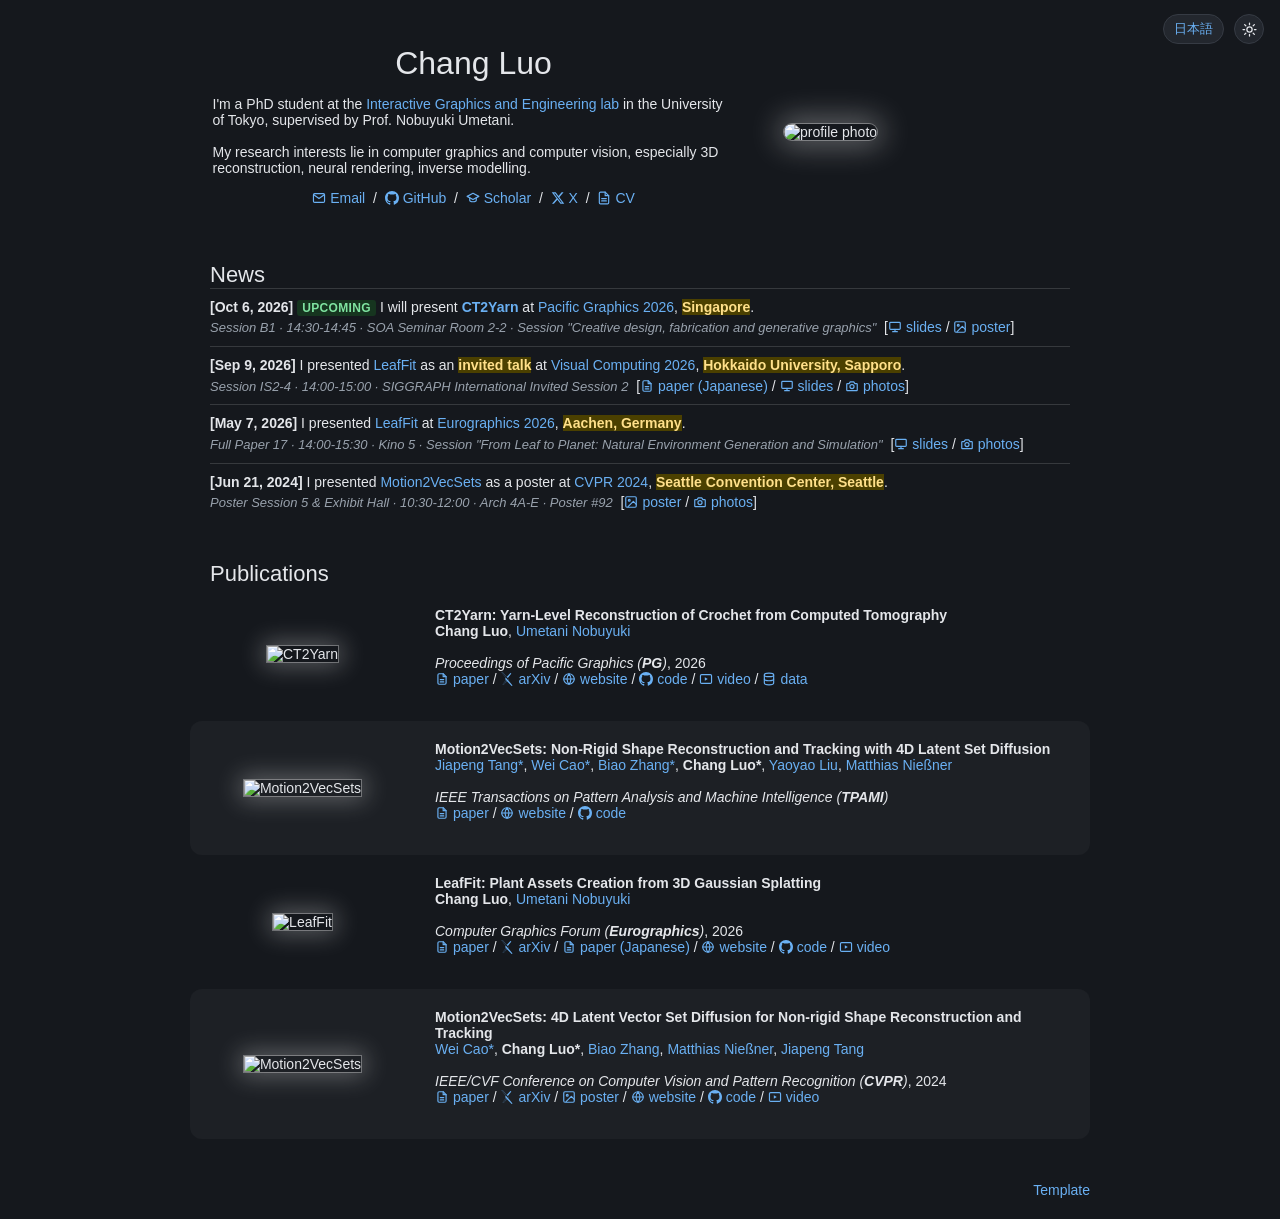
==== commit c3bdf83c: "SEO, link previews, sunrise/sunset theme, Analytics and small fixes - Hover previews never stick out" ====
--- a/index.html
+++ b/index.html
@@ -1,14 +1,96 @@
 <!DOCTYPE HTML>
 <html lang="en"><head><meta http-equiv="Content-Type" content="text/html; charset=UTF-8">
 
-<title>Chang Luo's Homepage</title>
+<title>Chang Luo (羅暢 / 罗畅) – PhD Student, The University of Tokyo</title>
 
 <meta name="author" content="Chang Luo">
+<meta name="description" content="Chang Luo (羅暢 / 罗畅) is a PhD student in Prof. Nobuyuki Umetani's Interactive Graphics and Engineering Lab at The University of Tokyo, working on 3D reconstruction, neural rendering and inverse modelling.">
+<meta name="keywords" content="Chang Luo, Luo Chang, 羅暢, 羅 暢, 罗畅, 罗 畅, ルォ チャン, ルォチャン, ルォ・チャン, ルオ チャン, ルオチャン, ルオ・チャン, るぉ ちゃん, るぉちゃん, るお ちゃん, るおちゃん">
 <meta name="viewport" content="width=device-width, initial-scale=1">
-<link rel="stylesheet" type="text/css" href="stylesheet.css?v=20260927h">
-<script src="lang.js?v=20260927"></script>
-<script src="theme.js"></script>
-<script src="gallery.js?v=20260927hb"></script>
+<link rel="canonical" href="https://chang9luo.github.io/">
+<link rel="alternate" hreflang="en" href="https://chang9luo.github.io/">
+<link rel="alternate" hreflang="ja" href="https://chang9luo.github.io/index-ja.html">
+<link rel="alternate" hreflang="x-default" href="https://chang9luo.github.io/">
+<link rel="icon" href="images/favicon/favicon.ico" sizes="any">
+<link rel="icon" type="image/png" sizes="32x32" href="images/favicon/favicon-32x32.png">
+<link rel="apple-touch-icon" href="images/favicon/apple-touch-icon.png">
+<!-- link previews when the page is shared (Open Graph, X) -->
+<meta property="og:type" content="profile">
+<meta property="og:site_name" content="Chang Luo">
+<meta property="og:title" content="Chang Luo (羅暢)">
+<meta property="og:description" content="PhD student in computer graphics at The University of Tokyo: 3D reconstruction, neural rendering, inverse modelling.">
+<meta property="og:url" content="https://chang9luo.github.io/">
+<meta property="og:image" content="https://chang9luo.github.io/images/og-home.jpg">
+<meta property="og:image:width" content="600">
+<meta property="og:image:height" content="600">
+<meta property="og:image:alt" content="Chang Luo">
+<meta property="og:locale" content="en_US">
+<meta property="og:locale:alternate" content="ja_JP">
+<meta name="twitter:card" content="summary">
+<meta name="twitter:site" content="@chang9luo">
+<!-- who this page is about, for search engines -->
+<script type="application/ld+json">
+{
+ "@context": "https://schema.org",
+ "@type": "Person",
+ "name": "Chang Luo",
+ "alternateName": [
+  "Luo Chang",
+  "羅暢",
+  "羅 暢",
+  "罗畅",
+  "罗 畅",
+  "ルォ チャン",
+  "ルォ・チャン",
+  "ルォチャン",
+  "ルオ チャン",
+  "ルオ・チャン",
+  "るぉ ちゃん",
+  "るぉちゃん",
+  "るおちゃん"
+ ],
+ "url": "https://chang9luo.github.io/",
+ "image": "https://chang9luo.github.io/images/2.jpg",
+ "jobTitle": "PhD Student",
+ "affiliation": {
+  "@type": "CollegeOrUniversity",
+  "name": "The University of Tokyo",
+  "url": "https://www.u-tokyo.ac.jp/"
+ },
+ "memberOf": {
+  "@type": "Organization",
+  "name": "Interactive Graphics and Engineering Lab",
+  "url": "https://cgenglab.github.io"
+ },
+ "knowsAbout": [
+  "Computer Graphics",
+  "Computer Vision",
+  "3D Reconstruction",
+  "Neural Rendering",
+  "Inverse Modelling"
+ ],
+ "sameAs": [
+  "https://scholar.google.com/citations?user=fNSUT5gAAAAJ",
+  "https://github.com/chang9luo",
+  "https://x.com/chang9luo"
+ ]
+}
+</script>
+<link rel="stylesheet" type="text/css" href="stylesheet.css?v=20260929a">
+<script src="lang.js?v=20260929a"></script>
+<script src="tz-coords.js?v=20260929a"></script>
+<script src="theme.js?v=20260929b"></script>
+<script src="gallery.js?v=20260929b"></script>
+<!-- Google Analytics: GA4 stream "academic" (G-XSPNQ3JDCY). Switched off anywhere but the
+     published site, so local previews are not counted. -->
+<script async src="https://www.googletagmanager.com/gtag/js?id=G-XSPNQ3JDCY"></script>
+<script>
+  if (location.hostname !== 'chang9luo.github.io') window['ga-disable-G-XSPNQ3JDCY'] = true;
+  window.dataLayer = window.dataLayer || [];
+  function gtag() { dataLayer.push(arguments); }
+  gtag('js', new Date());
+  gtag('config', 'G-XSPNQ3JDCY');
+</script>
 </head>
 
 <body>
--- a/stylesheet.css
+++ b/stylesheet.css
@@ -352,11 +352,15 @@
   background: var(--btn-bg, #fff);
   border: 1px solid var(--btn-border, #ddd);
   box-shadow: 0 10px 28px rgba(0, 0, 0, 0.22);
+  box-sizing: border-box;  /* the max-width gallery.js sets is the whole box, border included */
+  overflow-x: auto;        /* a strip wider than the screen scrolls sideways instead of widening the page */
 }
 
 .photo-preview img {
-  height: 120px;
-  width: 160px;          /* fixed box: the strip's size is known before the images load */
+  flex: none;            /* never squeezed: a long strip scrolls instead */
+  max-width: none;       /* not the phones' img { max-width: 100% } rule either */
+  height: 190px;         /* same height as the slide / poster previews */
+  width: 253px;          /* fixed 4:3 box: the strip's size is known before the images load */
   object-fit: cover;
   border-radius: 6px;
   cursor: zoom-in;
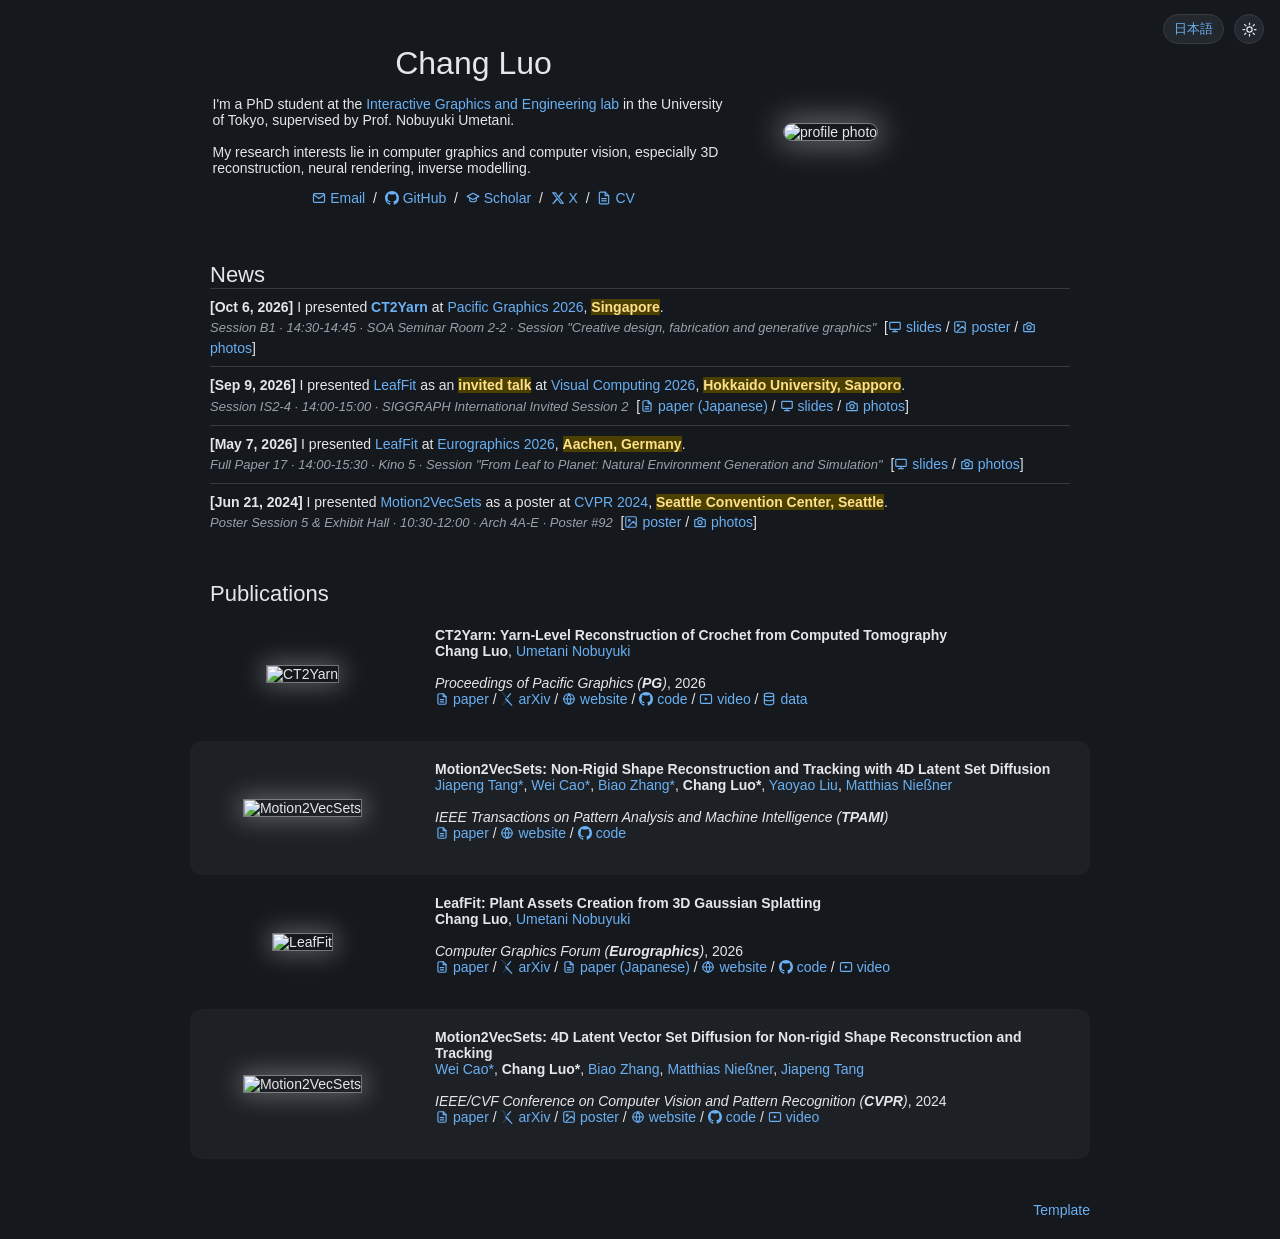
==== commit a02f1d02: "PG 2026: add two photos from the conference; news entry no longer upcoming" ====
--- a/index.html
+++ b/index.html
@@ -76,11 +76,12 @@
  ]
 }
 </script>
-<link rel="stylesheet" type="text/css" href="stylesheet.css?v=20260929a">
+<link rel="stylesheet" type="text/css" href="stylesheet.css?v=20261002b">
 <script src="lang.js?v=20260929a"></script>
 <script src="tz-coords.js?v=20260929a"></script>
 <script src="theme.js?v=20260929b"></script>
 <script src="gallery.js?v=20260929b"></script>
+<script src="email.js?v=20261002a"></script>
 <!-- Google Analytics: GA4 stream "academic" (G-XSPNQ3JDCY). Switched off anywhere but the
      published site, so local previews are not counted. -->
 <script async src="https://www.googletagmanager.com/gtag/js?id=G-XSPNQ3JDCY"></script>
@@ -124,7 +125,7 @@
 </p>
 
 <p style="text-align:center">
-<a href="mailto:chang.luo.ut@gmail.com"><svg class="link-icon" width="14" height="14" viewBox="0 0 24 24" fill="none" stroke="currentColor" stroke-width="2" stroke-linecap="round" stroke-linejoin="round" aria-hidden="true"><rect x="2.5" y="4.5" width="19" height="15" rx="2"></rect><path d="M3 6.5l9 6.5 9-6.5"></path></svg>Email</a> &nbsp/&nbsp
+<a href="mailto:chang.luo.ut@gmail.com" title="Send an email" aria-label="Send an email"><svg class="link-icon" width="14" height="14" viewBox="0 0 24 24" fill="none" stroke="currentColor" stroke-width="2" stroke-linecap="round" stroke-linejoin="round" aria-hidden="true"><rect x="2.5" y="4.5" width="19" height="15" rx="2"></rect><path d="M3 6.5l9 6.5 9-6.5"></path></svg></a><a href="mailto:chang.luo.ut@gmail.com" class="copy-email" title="Copy the email address" data-copied="Copied: chang.luo.ut@gmail.com">Email</a> &nbsp/&nbsp
 <a href="https://github.com/chang9luo"><svg class="link-icon" width="14" height="14" viewBox="0 0 16 16" fill="currentColor" aria-hidden="true"><path d="M8 0C3.58 0 0 3.58 0 8c0 3.54 2.29 6.53 5.47 7.59.4.07.55-.17.55-.38 0-.19-.01-.82-.01-1.49-2.01.37-2.53-.49-2.69-.94-.09-.23-.48-.94-.82-1.13-.28-.15-.68-.52-.01-.53.63-.01 1.08.58 1.23.82.72 1.21 1.87.87 2.33.66.07-.52.28-.87.51-1.07-1.78-.2-3.64-.89-3.64-3.95 0-.87.31-1.59.82-2.15-.08-.2-.36-1.02.08-2.12 0 0 .67-.21 2.2.82.64-.18 1.32-.27 2-.27.68 0 1.36.09 2 .27 1.53-1.04 2.2-.82 2.2-.82.44 1.1.16 1.92.08 2.12.51.56.82 1.27.82 2.15 0 3.07-1.87 3.75-3.65 3.95.29.25.54.73.54 1.48 0 1.07-.01 1.93-.01 2.2 0 .21.15.46.55.38A8.012 8.012 0 0 0 16 8c0-4.42-3.58-8-8-8z"></path></svg>GitHub</a> &nbsp/&nbsp
 <a href="https://scholar.google.com/citations?hl=en&user=fNSUT5gAAAAJ"><svg class="link-icon" width="14" height="14" viewBox="0 0 24 24" fill="none" stroke="currentColor" stroke-width="2" stroke-linecap="round" stroke-linejoin="round" aria-hidden="true"><path d="M12 4L2 9.2l10 5.2 10-5.2L12 4z"></path><path d="M6.4 11.6v4.1c0 1.5 2.5 2.7 5.6 2.7s5.6-1.2 5.6-2.7v-4.1"></path></svg>Scholar</a> &nbsp/&nbsp
 <a href="https://x.com/chang9luo"><svg class="link-icon" width="14" height="14" viewBox="0 0 24 24" fill="currentColor" aria-hidden="true"><path d="M18.244 2.25h3.308l-7.227 8.26 8.502 11.24H16.17l-5.214-6.817L4.99 21.75H1.68l7.73-8.835L1.254 2.25H8.08l4.713 6.231zm-1.161 17.52h1.833L7.084 4.126H5.117z"></path></svg>X</a> &nbsp/&nbsp
@@ -146,8 +147,8 @@
 <heading>News</heading>
 <br>
 <div class="news-item">
-<span class="news-date">[Oct 6, 2026]</span> <span class="news-upcoming">upcoming</span> I will present <a href="https://pacificgraphics2026.github.io/full-program.html#oral-paper1149"><b>CT2Yarn</b></a> at <a href="https://pacificgraphics2026.github.io/">Pacific Graphics 2026</a>, <span class="highlight"><b>Singapore</b></span>.<br>
-<span class="news-meta">Session B1 &middot; 14:30-14:45 &middot; SOA Seminar Room 2-2 &middot; Session "Creative design, fabrication and generative graphics"</span> &nbsp;[<a href="data/PG2026_CT2Yarn_slides.pdf" class="pdf-link" data-preview="previews/PG2026_CT2Yarn_slides.png" target="_blank" rel="noopener"><svg class="link-icon" width="14" height="14" viewBox="0 0 24 24" fill="none" stroke="currentColor" stroke-width="2" stroke-linecap="round" stroke-linejoin="round" aria-hidden="true"><rect x="3" y="4" width="18" height="12" rx="1.5"/><path d="M12 16v4M8 20h8"/></svg>slides</a> / <a href="data/PG2026_CT2Yarn_poster.pdf" class="pdf-link" data-preview="previews/PG2026_CT2Yarn_poster.png" target="_blank" rel="noopener"><svg class="link-icon" width="14" height="14" viewBox="0 0 24 24" fill="none" stroke="currentColor" stroke-width="2" stroke-linecap="round" stroke-linejoin="round" aria-hidden="true"><rect x="3" y="3" width="18" height="18" rx="2"/><circle cx="9" cy="9" r="1.6"/><path d="M21 16l-5-5-9 9"/></svg>poster</a>]
+<span class="news-date">[Oct 6, 2026]</span> I presented <a href="https://pacificgraphics2026.github.io/full-program.html#oral-paper1149"><b>CT2Yarn</b></a> at <a href="https://pacificgraphics2026.github.io/">Pacific Graphics 2026</a>, <span class="highlight"><b>Singapore</b></span>.<br>
+<span class="news-meta">Session B1 &middot; 14:30-14:45 &middot; SOA Seminar Room 2-2 &middot; Session "Creative design, fabrication and generative graphics"</span> &nbsp;[<a href="data/PG2026_CT2Yarn_slides.pdf" class="pdf-link" data-preview="previews/PG2026_CT2Yarn_slides.png" target="_blank" rel="noopener"><svg class="link-icon" width="14" height="14" viewBox="0 0 24 24" fill="none" stroke="currentColor" stroke-width="2" stroke-linecap="round" stroke-linejoin="round" aria-hidden="true"><rect x="3" y="4" width="18" height="12" rx="1.5"/><path d="M12 16v4M8 20h8"/></svg>slides</a> / <a href="data/PG2026_CT2Yarn_poster.pdf" class="pdf-link" data-preview="previews/PG2026_CT2Yarn_poster.png" target="_blank" rel="noopener"><svg class="link-icon" width="14" height="14" viewBox="0 0 24 24" fill="none" stroke="currentColor" stroke-width="2" stroke-linecap="round" stroke-linejoin="round" aria-hidden="true"><rect x="3" y="3" width="18" height="18" rx="2"/><circle cx="9" cy="9" r="1.6"/><path d="M21 16l-5-5-9 9"/></svg>poster</a> / <a href="#" class="photo-link" data-photos="photos/PG2026_2026-10-06_1.jpg,photos/PG2026_2026-10-06_2.jpg"><svg class="link-icon" width="14" height="14" viewBox="0 0 24 24" fill="none" stroke="currentColor" stroke-width="2" stroke-linecap="round" stroke-linejoin="round" aria-hidden="true"><path d="M4 8h3l2-3h6l2 3h3a1 1 0 0 1 1 1v10a1 1 0 0 1-1 1H4a1 1 0 0 1-1-1V9a1 1 0 0 1 1-1z"/><circle cx="12" cy="13" r="3.5"/></svg>photos</a>]
 </div>
 <div class="news-item">
 <span class="news-date">[Sep 9, 2026]</span> I presented <a href="https://visualcomputing.jp/vc2026/program/oral/#invited_02">LeafFit</a> as an <span class="highlight"><b>invited talk</b></span> at <a href="https://visualcomputing.jp/vc2026/">Visual Computing 2026</a>, <span class="highlight"><b>Hokkaido University, Sapporo</b></span>.<br>
--- a/stylesheet.css
+++ b/stylesheet.css
@@ -469,3 +469,29 @@
   --card-alt: rgba(255, 255, 255, 0.035);
   --divider: rgba(255, 255, 255, 0.14);
 }
+
+/* ---- Email: the envelope icon opens the mail program, the word copies the address ---- */
+.copy-email {
+  position: relative;
+}
+
+.copy-email::after {
+  content: attr(data-copied);
+  position: absolute;
+  left: 0;
+  top: calc(100% + 8px);   /* below the links, where nothing is covered */
+  z-index: 5;
+  padding: 4px 9px;
+  border-radius: 6px;
+  background: var(--fg);
+  color: var(--bg);
+  font-size: 12px;
+  white-space: nowrap;
+  opacity: 0;
+  pointer-events: none;
+  transition: opacity 0.15s;
+}
+
+.copy-email.copied::after {
+  opacity: 1;
+}
